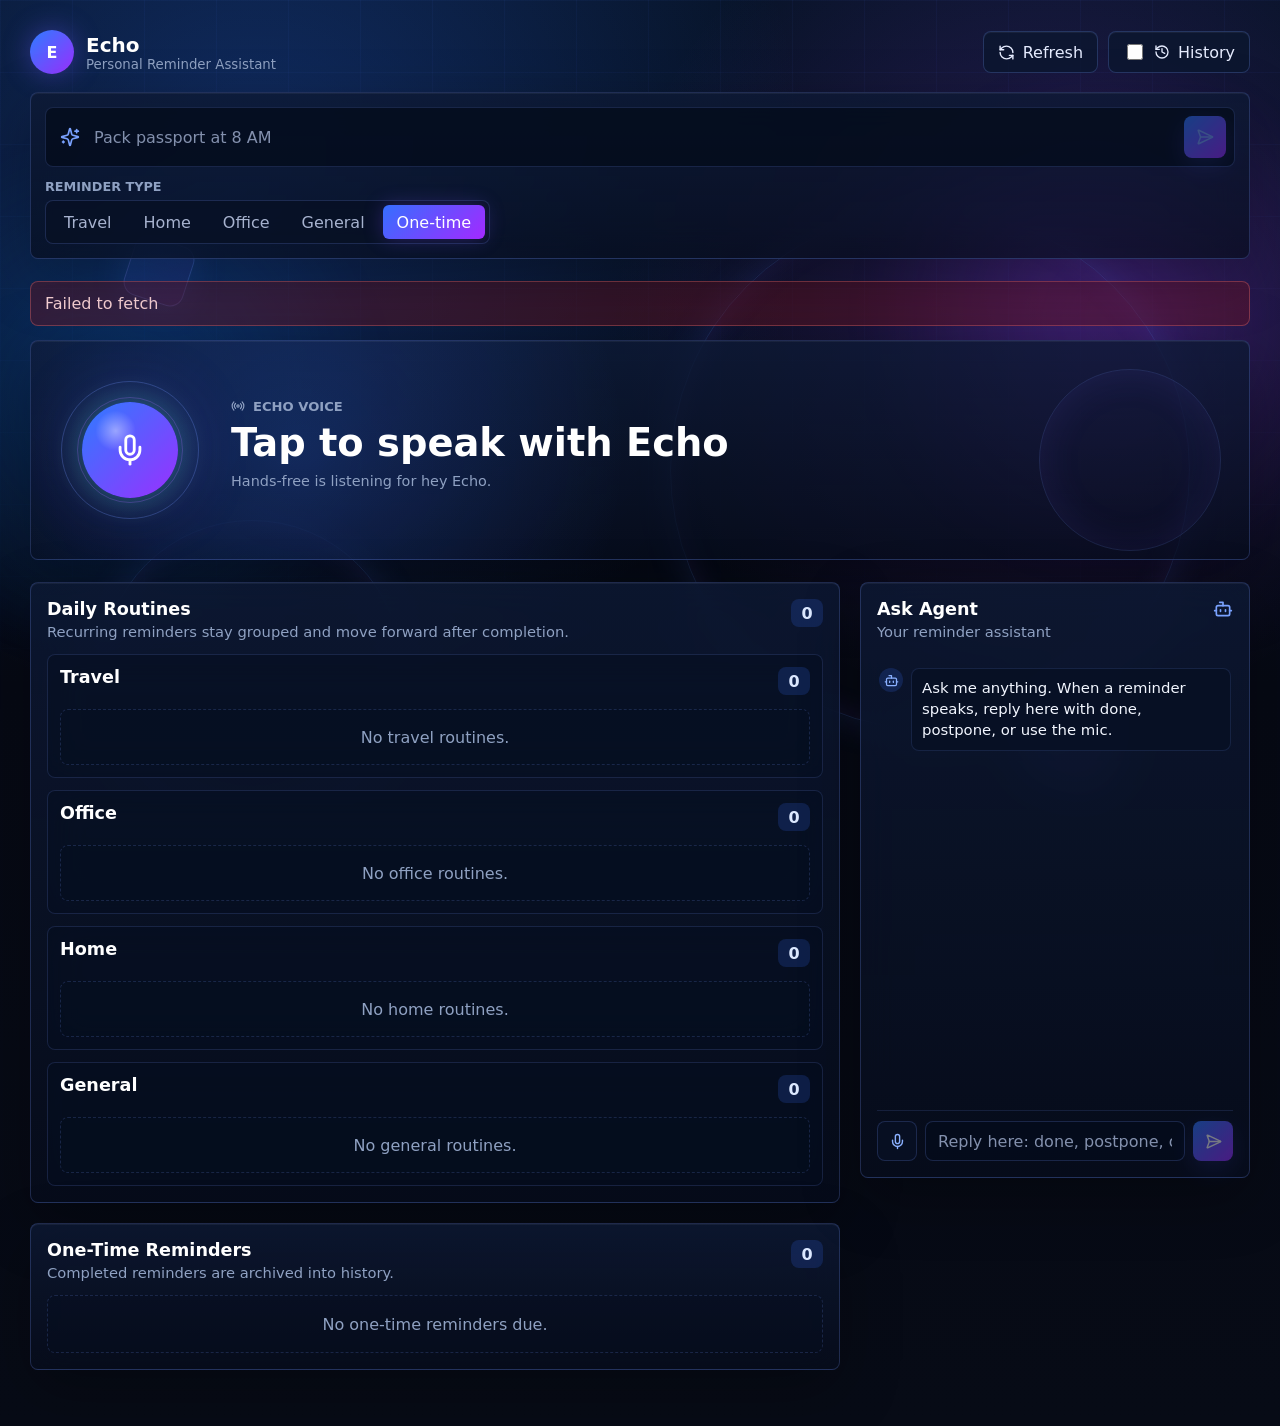
==== echo/index.html @ 7e018d2d "Add Echo app page" ====
<!doctype html>
<html lang="en">
  <head>
    <meta charset="UTF-8" />
    <meta name="viewport" content="width=device-width, initial-scale=1.0" />
    <title>Personal Reminder Agent</title>
    <script type="module" crossorigin src="/echo/assets/index-C1vDXuhY.js"></script>
    <link rel="stylesheet" crossorigin href="/echo/assets/index-DlMIe3pt.css">
  </head>
  <body>
    <div id="root"></div>
  </body>
</html>
---- echo/assets/index-DlMIe3pt.css ----
:root{color:#f8fbff;background:#050a16;font-family:Inter,ui-sans-serif,system-ui,-apple-system,BlinkMacSystemFont,Segoe UI,sans-serif;font-synthesis:none;text-rendering:optimizeLegibility}*{box-sizing:border-box}body{margin:0;min-width:320px;min-height:100vh;background:radial-gradient(circle at 20% 12%,rgba(40,111,255,.28),transparent 34%),radial-gradient(circle at 82% 20%,rgba(155,67,255,.22),transparent 28%),linear-gradient(180deg,#071327,#060914 48%,#070b16);overflow-x:hidden}button,input{font:inherit}button{cursor:pointer}.app-shell{position:relative;z-index:0;width:min(1220px,calc(100vw - 40px));margin:0 auto;padding:30px 0 56px}.jarvis-bg{position:fixed;top:0;right:0;bottom:0;left:0;z-index:-1;pointer-events:none;overflow:hidden}.jarvis-bg:before{content:"";position:absolute;top:0;right:0;bottom:0;left:0;background-image:linear-gradient(rgba(84,124,255,.06) 1px,transparent 1px),linear-gradient(90deg,rgba(84,124,255,.06) 1px,transparent 1px);background-size:72px 72px;-webkit-mask-image:linear-gradient(to bottom,rgba(0,0,0,.85),transparent 82%);mask-image:linear-gradient(to bottom,rgba(0,0,0,.85),transparent 82%)}.glow{position:absolute;width:560px;height:560px;border-radius:999px;filter:blur(26px);opacity:.48;animation:floatGlow 12s ease-in-out infinite}.glow--blue{left:-160px;top:120px;background:radial-gradient(circle,rgba(0,133,255,.44),transparent 68%)}.glow--violet{right:-120px;top:40px;background:radial-gradient(circle,rgba(156,62,255,.48),transparent 66%);animation-delay:-5s}.scan-ring{position:absolute;border:1px solid rgba(93,142,255,.2);border-radius:999px;box-shadow:0 0 36px #4877ff29,inset 0 0 30px #8159ff1f;animation:spinRing 18s linear infinite}.scan-ring--one{width:520px;height:520px;right:7%;top:210px}.scan-ring--two{width:300px;height:300px;left:8%;bottom:80px;animation-direction:reverse}.tech-cube{position:absolute;width:62px;height:62px;border:1px solid rgba(117,152,255,.24);border-radius:14px;transform:rotate(18deg);background:linear-gradient(135deg,#286fff29,#9d41ff17);box-shadow:0 0 36px #4578ff2e;animation:driftCube 10s ease-in-out infinite}.tech-cube--one{top:240px;left:10%}.tech-cube--two{right:13%;bottom:120px;width:82px;height:82px;animation-delay:-4s}@keyframes floatGlow{0%,to{transform:translateZ(0) scale(1)}50%{transform:translate3d(24px,-18px,0) scale(1.06)}}@keyframes spinRing{to{transform:rotate(360deg)}}@keyframes driftCube{0%,to{transform:translateY(0) rotate(18deg)}50%{transform:translateY(-18px) rotate(28deg)}}.topbar{display:flex;align-items:center;justify-content:space-between;gap:24px;margin-bottom:18px}.brand-mark{display:flex;align-items:center;gap:12px}.brand-mark>span{width:44px;height:44px;display:inline-grid;place-items:center;border-radius:999px;background:linear-gradient(135deg,#2d7cff,#9b2fff);color:#fff;font-weight:900;box-shadow:0 0 28px #6c59ff6b}.brand-mark strong,.brand-mark small{display:block}.brand-mark strong{color:#fff;font-size:1.25rem}.brand-mark small{color:#8fa1c2}h2,h3,p{margin-top:0}.topbar-actions{display:flex;align-items:center;gap:10px;flex-wrap:wrap;justify-content:flex-end}.tool-button,.history-toggle{min-height:42px;display:inline-flex;align-items:center;gap:8px;border:1px solid rgba(119,153,255,.24);border-radius:8px;padding:0 14px;background:#0b172fc2;color:#e6ecff;box-shadow:inset 0 1px #ffffff0d}.history-toggle input{width:16px;height:16px;accent-color:#7c3dff}.agent-form,.task-section,.chat-panel{border:1px solid rgba(117,152,255,.22);border-radius:8px;background:linear-gradient(180deg,#0d1934d1,#070d1db8);box-shadow:0 20px 60px #00000047,inset 0 1px #ffffff0d;-webkit-backdrop-filter:blur(18px);backdrop-filter:blur(18px)}.agent-form{margin-bottom:22px;padding:14px}.agent-input{display:grid;grid-template-columns:auto 1fr auto;align-items:center;gap:12px;width:100%;min-height:58px;margin-bottom:12px;padding:8px 8px 8px 14px;border:1px solid rgba(117,152,255,.18);border-radius:8px;background:#050c1cc7}.agent-input svg,.chat-panel>header svg{color:#7aa2ff}.agent-input input,.chat-input input,.postpone-form input{color:#f8fbff;background:transparent}.agent-input input{width:100%;border:0;outline:0;font-size:1rem}.agent-input input::placeholder,.chat-input input::placeholder,.postpone-form input::placeholder{color:#8390ad}.agent-input button,.chat-input button,.active-reminder-actions button,.postpone-form button{border:0;color:#fff;background:linear-gradient(135deg,#2d7cff,#9b2fff);box-shadow:0 8px 24px #5561ff3d}.agent-input button{width:42px;height:42px;display:inline-grid;place-items:center;border-radius:8px}.agent-input button:disabled,.chat-input button:disabled{opacity:.45;cursor:not-allowed}.input-controls{display:grid;grid-template-columns:minmax(0,max-content);gap:10px;align-items:start}.control-group{display:grid;gap:6px}.control-group>span{color:#8fa1c2;font-size:.8rem;font-weight:800;text-transform:uppercase}.segmented-control{display:inline-flex;gap:4px;padding:4px;border:1px solid rgba(117,152,255,.2);border-radius:8px;background:#081125cc}.segmented-control button{min-height:34px;border:0;border-radius:6px;padding:0 14px;background:transparent;color:#a7b3cf}.segmented-control button.is-active{color:#fff;background:linear-gradient(135deg,#356fff,#a329ff);box-shadow:0 0 20px #7e4eff47}.notice,.loading{margin:14px 0;padding:12px 14px;border-radius:8px}.notice{border:1px solid rgba(255,119,119,.35);background:#6e14216b;color:#ffd8dc}.loading{border:1px solid rgba(117,152,255,.22);background:#081125c2;color:#a7b3cf}.voice-panel{position:relative;display:grid;grid-template-columns:auto minmax(0,1fr);align-items:center;gap:26px;min-height:220px;margin-bottom:22px;padding:24px;border:1px solid rgba(117,152,255,.22);border-radius:8px;background:radial-gradient(circle at 22% 50%,rgba(53,111,255,.22),transparent 34%),linear-gradient(180deg,#0d1934d1,#070d1db8);box-shadow:0 20px 70px #00000059,inset 0 1px #ffffff0d;overflow:hidden}.voice-panel:after{content:"";position:absolute;right:28px;top:28px;width:180px;height:180px;border-radius:999px;border:1px solid rgba(117,152,255,.16);box-shadow:inset 0 0 40px #8159ff1a;animation:spinRing 12s linear infinite}.voice-orb-wrap{position:relative;width:150px;height:150px;display:grid;place-items:center}.voice-orb-wrap:before,.voice-orb-wrap:after{content:"";position:absolute;top:6px;right:6px;bottom:6px;left:6px;border-radius:999px;border:1px solid rgba(117,152,255,.28);animation:pulseOrb 2.8s ease-in-out infinite}.voice-orb-wrap:after{top:22px;right:22px;bottom:22px;left:22px;border-color:#ab52ff47;animation-delay:-1s}.voice-orb{position:relative;z-index:1;width:96px;height:96px;display:inline-grid;place-items:center;border:0;border-radius:999px;color:#fff;background:radial-gradient(circle at 35% 30%,rgba(255,255,255,.42),transparent 22%),linear-gradient(135deg,#2d7cff,#9b2fff);box-shadow:0 0 34px #356fff80,0 0 72px #9b2fff47}.voice-panel.is-listening .voice-orb{animation:listeningPulse 1s ease-in-out infinite}.voice-panel.is-hands-free .voice-orb{box-shadow:0 0 34px #3df2b85c,0 0 72px #9b2fff47}.voice-kicker{display:inline-flex;align-items:center;gap:8px;margin-bottom:10px;color:#8fa1c2;font-size:.82rem;font-weight:800;text-transform:uppercase}.voice-panel h2{margin-bottom:12px;color:#fff;font-size:clamp(1.6rem,3vw,2.7rem);line-height:1}.voice-transcript,.voice-reply{margin:8px 0 0;color:#dce8ff;line-height:1.5}.voice-mode{margin:-2px 0 10px;color:#8fa1c2;font-size:.9rem;line-height:1.35}.voice-reply{color:#9fe8d2;white-space:pre-line}@keyframes pulseOrb{0%,to{transform:scale(.94);opacity:.45}50%{transform:scale(1.08);opacity:.95}}@keyframes listeningPulse{0%,to{transform:scale(1)}50%{transform:scale(1.06)}}.board{display:grid;grid-template-columns:minmax(0,1fr) minmax(320px,390px);gap:20px;align-items:start}.tasks-column{display:grid;gap:20px}.task-section,.chat-panel{min-width:0;padding:16px}.chat-panel{position:sticky;top:18px;display:grid;grid-template-rows:auto minmax(280px,48vh) auto;gap:12px;min-height:480px}.task-section--compact{margin-top:0;padding:12px;border:1px solid rgba(117,152,255,.16);border-radius:8px;background:#060e2094;box-shadow:none}.task-section--compact .empty-state{min-height:56px}.task-section--compact .task-card{min-height:48px}.category-grid{display:grid;gap:12px}.task-section>header,.chat-panel>header{display:flex;align-items:flex-start;justify-content:space-between;gap:12px;margin-bottom:14px}.task-section h2,.chat-panel h2{margin-bottom:4px;color:#fff;font-size:1.1rem}.task-section p,.chat-panel>header p{margin-bottom:0;color:#8fa1c2;font-size:.92rem}.task-section>header>span{min-width:32px;height:28px;display:inline-grid;place-items:center;border-radius:8px;color:#dce8ff;background:#356fff2e;font-weight:800}.task-list{display:grid;gap:8px}.task-card{display:flex;align-items:center;justify-content:space-between;gap:14px;min-height:52px;padding:8px 10px;border:1px solid rgba(117,152,255,.14);border-radius:8px;background:#09142bc7}.task-card.is-completed{opacity:.7}.task-card__left,.task-card__right{display:flex;align-items:center;gap:10px;min-width:0}.task-card__left{flex:1 1 auto}.task-card h3{min-width:0;margin:0;color:#f8fbff;font-size:1rem;line-height:1.2;overflow:hidden;text-overflow:ellipsis;white-space:nowrap}.task-card time,.routine-pill{display:inline-flex;align-items:center;gap:6px}.task-card time{min-width:max-content;color:#aebbd8;font-size:.88rem}.routine-pill{width:24px;height:24px;justify-content:center;border-radius:999px;padding:0;background:#7c3dff33;color:#b899ff}.icon-button{width:34px;height:34px;flex:0 0 auto;display:inline-grid;place-items:center;border:1px solid rgba(117,152,255,.18);border-radius:8px;background:#060e20cc;color:#dce8ff}.check-button{color:#3df2b8}.check-button:disabled{color:#62708e;cursor:not-allowed}.danger-button{color:#ff8d8d}.empty-state{min-height:58px;display:grid;place-items:center;border:1px dashed rgba(117,152,255,.18);border-radius:8px;color:#8fa1c2;background:#060e205c}.chat-messages{display:flex;flex-direction:column;gap:10px;overflow-y:auto;padding:2px 2px 6px}.chat-message{display:grid;grid-template-columns:24px minmax(0,1fr);gap:8px;align-items:start}.chat-message>span{width:24px;height:24px;display:inline-grid;place-items:center;border-radius:999px;background:#356fff2e;color:#8ab0ff}.chat-message p{width:fit-content;max-width:100%;margin:0;border:1px solid rgba(117,152,255,.14);border-radius:8px;padding:9px 10px;background:#081125db;color:#f2f6ff;font-size:.93rem;line-height:1.42;white-space:pre-line}.chat-message--user{grid-template-columns:minmax(0,1fr) 24px}.chat-message--user>span{grid-column:2;grid-row:1;background:linear-gradient(135deg,#356fff,#a329ff);color:#fff}.chat-message--user p{justify-self:end;background:linear-gradient(135deg,#356ffff5,#a329ffeb);border-color:transparent}.active-reminder-box{display:grid;gap:10px;border:1px solid rgba(61,242,184,.28);border-radius:8px;padding:12px;background:linear-gradient(180deg,#1e5f5f6b,#0c1f38b3);box-shadow:0 0 28px #3df2b81a}.active-reminder-box strong,.active-reminder-box span{display:block}.active-reminder-box strong{margin-bottom:3px;color:#fff}.active-reminder-box span{color:#9fe8d2;font-size:.9rem}.active-reminder-actions,.postpone-form{display:grid;grid-template-columns:repeat(2,minmax(0,1fr));gap:8px}.active-reminder-actions button,.postpone-form button{min-height:36px;border-radius:8px}.active-reminder-actions button:first-child{border:1px solid rgba(61,242,184,.32);background:#081125c2;color:#3df2b8}.postpone-form{grid-template-columns:1fr auto}.postpone-form input{min-width:0;height:36px;border:1px solid rgba(117,152,255,.2);border-radius:8px;padding:0 10px;outline:0;background:#050c1cad}.postpone-form button{padding:0 12px}.chat-input{display:grid;grid-template-columns:auto 1fr auto;gap:8px;padding-top:10px;border-top:1px solid rgba(117,152,255,.14)}.chat-input input{min-width:0;height:40px;border:1px solid rgba(117,152,255,.2);border-radius:8px;padding:0 12px;outline:0;background:#050c1cad}.chat-input button{width:40px;height:40px;display:inline-grid;place-items:center;border-radius:8px}.chat-input .mic-button{border:1px solid rgba(117,152,255,.2);background:#081125cc;color:#8ab0ff;box-shadow:none}.chat-input .mic-button.is-listening{background:#ffa31a29;color:#ffbd5d}@media(max-width:900px){.app-shell{width:min(100vw - 20px,720px);padding-top:24px}.topbar{align-items:flex-start;flex-direction:column}.topbar-actions{justify-content:flex-start}.board{grid-template-columns:1fr}.voice-panel{grid-template-columns:1fr;text-align:center}.voice-orb-wrap{justify-self:center}.chat-panel{position:static;grid-template-rows:auto minmax(220px,38vh) auto;min-height:360px}.agent-input{grid-template-columns:1fr auto;padding-left:12px}.input-controls{grid-template-columns:1fr}.segmented-control{width:100%;overflow-x:auto}.agent-input>svg{display:none}.task-card{align-items:flex-start;flex-direction:column}.task-card__right{width:100%;justify-content:space-between;padding-left:44px}}
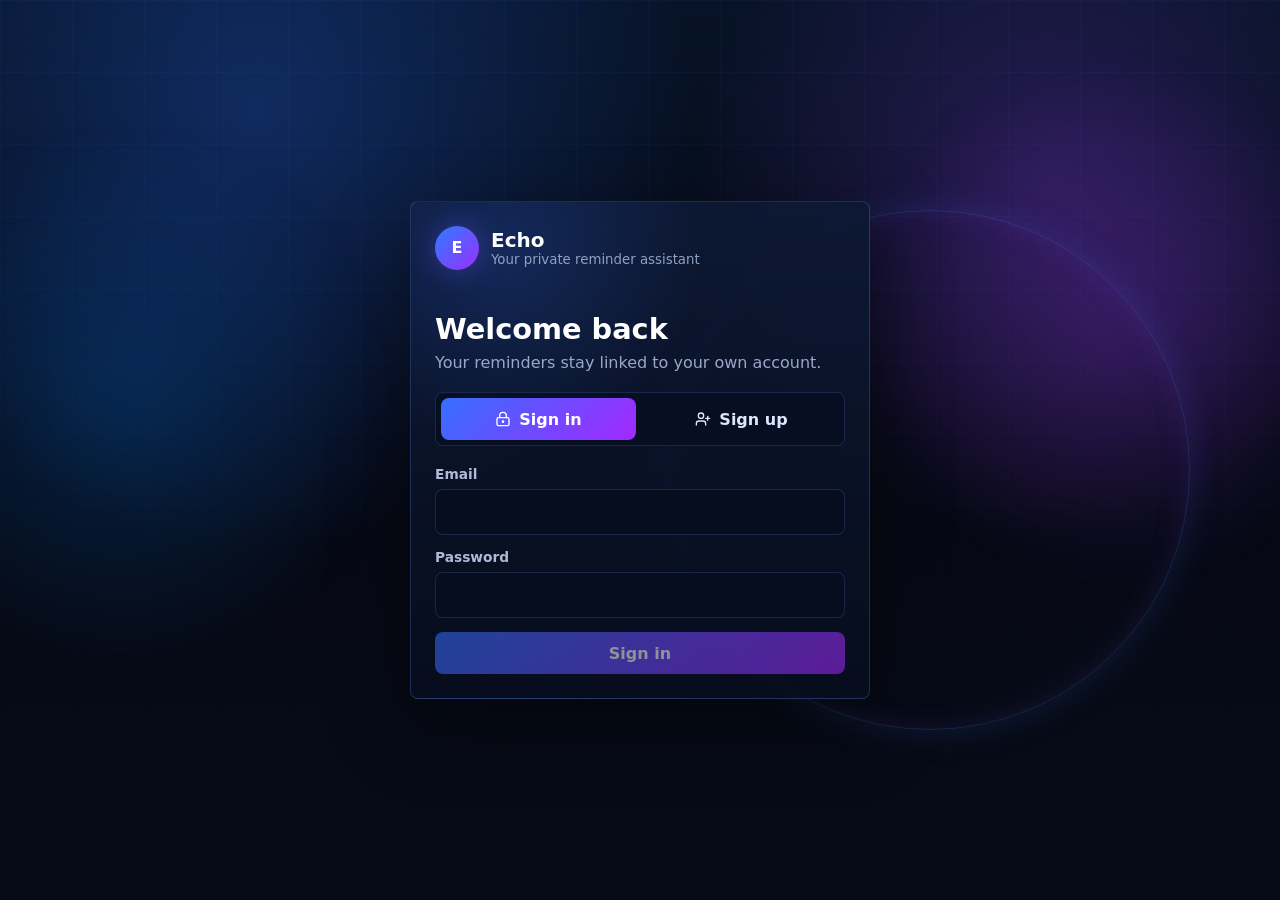
==== commit 653044d4: "Update Echo auth build" ====
--- a/echo/index.html
+++ b/echo/index.html
@@ -4,8 +4,8 @@
     <meta charset="UTF-8" />
     <meta name="viewport" content="width=device-width, initial-scale=1.0" />
     <title>Personal Reminder Agent</title>
-    <script type="module" crossorigin src="/echo/assets/index-C1vDXuhY.js"></script>
-    <link rel="stylesheet" crossorigin href="/echo/assets/index-DlMIe3pt.css">
+    <script type="module" crossorigin src="/echo/assets/index-jPUStv_U.js"></script>
+    <link rel="stylesheet" crossorigin href="/echo/assets/index-ClOoh3h-.css">
   </head>
   <body>
     <div id="root"></div>
--- a/echo/assets/index-ClOoh3h-.css
+++ b/echo/assets/index-ClOoh3h-.css
@@ -0,0 +1 @@
+:root{color:#f8fbff;background:#050a16;font-family:Inter,ui-sans-serif,system-ui,-apple-system,BlinkMacSystemFont,Segoe UI,sans-serif;font-synthesis:none;text-rendering:optimizeLegibility}*{box-sizing:border-box}body{margin:0;min-width:320px;min-height:100vh;background:radial-gradient(circle at 20% 12%,rgba(40,111,255,.28),transparent 34%),radial-gradient(circle at 82% 20%,rgba(155,67,255,.22),transparent 28%),linear-gradient(180deg,#071327,#060914 48%,#070b16);overflow-x:hidden}button,input{font:inherit}button{cursor:pointer}.app-shell{position:relative;z-index:0;width:min(1220px,calc(100vw - 40px));margin:0 auto;padding:30px 0 56px}.auth-shell{position:relative;z-index:0;min-height:100vh;display:grid;place-items:center;padding:24px}.auth-card{width:min(460px,100%);display:grid;gap:20px;border:1px solid rgba(117,152,255,.22);border-radius:8px;padding:24px;background:radial-gradient(circle at 20% 10%,rgba(53,111,255,.2),transparent 34%),linear-gradient(180deg,#0d1934eb,#070d1de0);box-shadow:0 24px 80px #0000006b}.auth-copy h1{margin-bottom:8px;color:#fff;font-size:1.8rem;line-height:1.1}.auth-copy p{margin:0;color:#9aa8c7}.auth-tabs{display:grid;grid-template-columns:repeat(2,minmax(0,1fr));gap:8px;border:1px solid rgba(117,152,255,.18);border-radius:8px;padding:5px;background:#060e20b3}.auth-tabs button,.auth-form button{min-height:42px;display:inline-flex;align-items:center;justify-content:center;gap:8px;border:0;border-radius:8px;color:#dbe6ff;background:transparent;font-weight:800}.auth-tabs button.is-active,.auth-form button{color:#fff;background:linear-gradient(135deg,#356fff,#a329ff)}.auth-form{display:grid;gap:14px}.auth-form label{display:grid;gap:7px;color:#aebbd8;font-size:.86rem;font-weight:800}.auth-form input{width:100%;min-height:46px;border:1px solid rgba(117,152,255,.18);border-radius:8px;padding:0 12px;background:#060e20d6;color:#fff;font:inherit}.auth-form button:disabled{opacity:.55;cursor:not-allowed}.jarvis-bg{position:fixed;top:0;right:0;bottom:0;left:0;z-index:-1;pointer-events:none;overflow:hidden}.jarvis-bg:before{content:"";position:absolute;top:0;right:0;bottom:0;left:0;background-image:linear-gradient(rgba(84,124,255,.06) 1px,transparent 1px),linear-gradient(90deg,rgba(84,124,255,.06) 1px,transparent 1px);background-size:72px 72px;-webkit-mask-image:linear-gradient(to bottom,rgba(0,0,0,.85),transparent 82%);mask-image:linear-gradient(to bottom,rgba(0,0,0,.85),transparent 82%)}.glow{position:absolute;width:560px;height:560px;border-radius:999px;filter:blur(26px);opacity:.48;animation:floatGlow 12s ease-in-out infinite}.glow--blue{left:-160px;top:120px;background:radial-gradient(circle,rgba(0,133,255,.44),transparent 68%)}.glow--violet{right:-120px;top:40px;background:radial-gradient(circle,rgba(156,62,255,.48),transparent 66%);animation-delay:-5s}.scan-ring{position:absolute;border:1px solid rgba(93,142,255,.2);border-radius:999px;box-shadow:0 0 36px #4877ff29,inset 0 0 30px #8159ff1f;animation:spinRing 18s linear infinite}.scan-ring--one{width:520px;height:520px;right:7%;top:210px}.scan-ring--two{width:300px;height:300px;left:8%;bottom:80px;animation-direction:reverse}.tech-cube{position:absolute;width:62px;height:62px;border:1px solid rgba(117,152,255,.24);border-radius:14px;transform:rotate(18deg);background:linear-gradient(135deg,#286fff29,#9d41ff17);box-shadow:0 0 36px #4578ff2e;animation:driftCube 10s ease-in-out infinite}.tech-cube--one{top:240px;left:10%}.tech-cube--two{right:13%;bottom:120px;width:82px;height:82px;animation-delay:-4s}@keyframes floatGlow{0%,to{transform:translateZ(0) scale(1)}50%{transform:translate3d(24px,-18px,0) scale(1.06)}}@keyframes spinRing{to{transform:rotate(360deg)}}@keyframes driftCube{0%,to{transform:translateY(0) rotate(18deg)}50%{transform:translateY(-18px) rotate(28deg)}}.topbar{display:flex;align-items:center;justify-content:space-between;gap:24px;margin-bottom:18px}.brand-mark{display:flex;align-items:center;gap:12px}.brand-mark>span{width:44px;height:44px;display:inline-grid;place-items:center;border-radius:999px;background:linear-gradient(135deg,#2d7cff,#9b2fff);color:#fff;font-weight:900;box-shadow:0 0 28px #6c59ff6b}.brand-mark strong,.brand-mark small{display:block}.brand-mark strong{color:#fff;font-size:1.25rem}.brand-mark small{color:#8fa1c2}h2,h3,p{margin-top:0}.topbar-actions{display:flex;align-items:center;gap:10px;flex-wrap:wrap;justify-content:flex-end}.tool-button,.history-toggle{min-height:42px;display:inline-flex;align-items:center;gap:8px;border:1px solid rgba(119,153,255,.24);border-radius:8px;padding:0 14px;background:#0b172fc2;color:#e6ecff;box-shadow:inset 0 1px #ffffff0d}.history-toggle input{width:16px;height:16px;accent-color:#7c3dff}.agent-form,.task-section,.chat-panel{border:1px solid rgba(117,152,255,.22);border-radius:8px;background:linear-gradient(180deg,#0d1934d1,#070d1db8);box-shadow:0 20px 60px #00000047,inset 0 1px #ffffff0d;-webkit-backdrop-filter:blur(18px);backdrop-filter:blur(18px)}.agent-form{margin-bottom:22px;padding:14px}.agent-input{display:grid;grid-template-columns:auto 1fr auto;align-items:center;gap:12px;width:100%;min-height:58px;margin-bottom:12px;padding:8px 8px 8px 14px;border:1px solid rgba(117,152,255,.18);border-radius:8px;background:#050c1cc7}.agent-input svg,.chat-panel>header svg{color:#7aa2ff}.agent-input input,.chat-input input,.postpone-form input{color:#f8fbff;background:transparent}.agent-input input{width:100%;border:0;outline:0;font-size:1rem}.agent-input input::placeholder,.chat-input input::placeholder,.postpone-form input::placeholder{color:#8390ad}.agent-input button,.chat-input button,.active-reminder-actions button,.postpone-form button{border:0;color:#fff;background:linear-gradient(135deg,#2d7cff,#9b2fff);box-shadow:0 8px 24px #5561ff3d}.agent-input button{width:42px;height:42px;display:inline-grid;place-items:center;border-radius:8px}.agent-input button:disabled,.chat-input button:disabled{opacity:.45;cursor:not-allowed}.input-controls{display:grid;grid-template-columns:minmax(0,max-content);gap:10px;align-items:start}.control-group{display:grid;gap:6px}.control-group>span{color:#8fa1c2;font-size:.8rem;font-weight:800;text-transform:uppercase}.segmented-control{display:inline-flex;gap:4px;padding:4px;border:1px solid rgba(117,152,255,.2);border-radius:8px;background:#081125cc}.segmented-control button{min-height:34px;border:0;border-radius:6px;padding:0 14px;background:transparent;color:#a7b3cf}.segmented-control button.is-active{color:#fff;background:linear-gradient(135deg,#356fff,#a329ff);box-shadow:0 0 20px #7e4eff47}.notice,.loading{margin:14px 0;padding:12px 14px;border-radius:8px}.notice{border:1px solid rgba(255,119,119,.35);background:#6e14216b;color:#ffd8dc}.loading{border:1px solid rgba(117,152,255,.22);background:#081125c2;color:#a7b3cf}.voice-panel{position:relative;display:grid;grid-template-columns:auto minmax(0,1fr);align-items:center;gap:26px;min-height:220px;margin-bottom:22px;padding:24px;border:1px solid rgba(117,152,255,.22);border-radius:8px;background:radial-gradient(circle at 22% 50%,rgba(53,111,255,.22),transparent 34%),linear-gradient(180deg,#0d1934d1,#070d1db8);box-shadow:0 20px 70px #00000059,inset 0 1px #ffffff0d;overflow:hidden}.voice-panel:after{content:"";position:absolute;right:28px;top:28px;width:180px;height:180px;border-radius:999px;border:1px solid rgba(117,152,255,.16);box-shadow:inset 0 0 40px #8159ff1a;animation:spinRing 12s linear infinite}.voice-orb-wrap{position:relative;width:150px;height:150px;display:grid;place-items:center}.voice-orb-wrap:before,.voice-orb-wrap:after{content:"";position:absolute;top:6px;right:6px;bottom:6px;left:6px;border-radius:999px;border:1px solid rgba(117,152,255,.28);animation:pulseOrb 2.8s ease-in-out infinite}.voice-orb-wrap:after{top:22px;right:22px;bottom:22px;left:22px;border-color:#ab52ff47;animation-delay:-1s}.voice-orb{position:relative;z-index:1;width:96px;height:96px;display:inline-grid;place-items:center;border:0;border-radius:999px;color:#fff;background:radial-gradient(circle at 35% 30%,rgba(255,255,255,.42),transparent 22%),linear-gradient(135deg,#2d7cff,#9b2fff);box-shadow:0 0 34px #356fff80,0 0 72px #9b2fff47}.voice-panel.is-listening .voice-orb{animation:listeningPulse 1s ease-in-out infinite}.voice-panel.is-hands-free .voice-orb{box-shadow:0 0 34px #3df2b85c,0 0 72px #9b2fff47}.voice-kicker{display:inline-flex;align-items:center;gap:8px;margin-bottom:10px;color:#8fa1c2;font-size:.82rem;font-weight:800;text-transform:uppercase}.voice-panel h2{margin-bottom:12px;color:#fff;font-size:clamp(1.6rem,3vw,2.7rem);line-height:1}.voice-transcript,.voice-reply{margin:8px 0 0;color:#dce8ff;line-height:1.5}.voice-mode{margin:-2px 0 10px;color:#8fa1c2;font-size:.9rem;line-height:1.35}.voice-reply{color:#9fe8d2;white-space:pre-line}@keyframes pulseOrb{0%,to{transform:scale(.94);opacity:.45}50%{transform:scale(1.08);opacity:.95}}@keyframes listeningPulse{0%,to{transform:scale(1)}50%{transform:scale(1.06)}}.board{display:grid;grid-template-columns:minmax(0,1fr) minmax(320px,390px);gap:20px;align-items:start}.tasks-column{display:grid;gap:20px}.task-section,.chat-panel{min-width:0;padding:16px}.chat-panel{position:sticky;top:18px;display:grid;grid-template-rows:auto minmax(280px,48vh) auto;gap:12px;min-height:480px}.task-section--compact{margin-top:0;padding:12px;border:1px solid rgba(117,152,255,.16);border-radius:8px;background:#060e2094;box-shadow:none}.task-section--compact .empty-state{min-height:56px}.task-section--compact .task-card{min-height:48px}.category-grid{display:grid;gap:12px}.task-section>header,.chat-panel>header{display:flex;align-items:flex-start;justify-content:space-between;gap:12px;margin-bottom:14px}.task-section h2,.chat-panel h2{margin-bottom:4px;color:#fff;font-size:1.1rem}.task-section p,.chat-panel>header p{margin-bottom:0;color:#8fa1c2;font-size:.92rem}.task-section>header>span{min-width:32px;height:28px;display:inline-grid;place-items:center;border-radius:8px;color:#dce8ff;background:#356fff2e;font-weight:800}.task-list{display:grid;gap:8px}.task-card{display:flex;align-items:center;justify-content:space-between;gap:14px;min-height:52px;padding:8px 10px;border:1px solid rgba(117,152,255,.14);border-radius:8px;background:#09142bc7}.task-card.is-completed{opacity:.7}.task-card__left,.task-card__right{display:flex;align-items:center;gap:10px;min-width:0}.task-card__left{flex:1 1 auto}.task-card h3{min-width:0;margin:0;color:#f8fbff;font-size:1rem;line-height:1.2;overflow:hidden;text-overflow:ellipsis;white-space:nowrap}.task-card time,.routine-pill{display:inline-flex;align-items:center;gap:6px}.task-card time{min-width:max-content;color:#aebbd8;font-size:.88rem}.routine-pill{width:24px;height:24px;justify-content:center;border-radius:999px;padding:0;background:#7c3dff33;color:#b899ff}.icon-button{width:34px;height:34px;flex:0 0 auto;display:inline-grid;place-items:center;border:1px solid rgba(117,152,255,.18);border-radius:8px;background:#060e20cc;color:#dce8ff}.check-button{color:#3df2b8}.check-button:disabled{color:#62708e;cursor:not-allowed}.danger-button{color:#ff8d8d}.empty-state{min-height:58px;display:grid;place-items:center;border:1px dashed rgba(117,152,255,.18);border-radius:8px;color:#8fa1c2;background:#060e205c}.chat-messages{display:flex;flex-direction:column;gap:10px;overflow-y:auto;padding:2px 2px 6px}.chat-message{display:grid;grid-template-columns:24px minmax(0,1fr);gap:8px;align-items:start}.chat-message>span{width:24px;height:24px;display:inline-grid;place-items:center;border-radius:999px;background:#356fff2e;color:#8ab0ff}.chat-message p{width:fit-content;max-width:100%;margin:0;border:1px solid rgba(117,152,255,.14);border-radius:8px;padding:9px 10px;background:#081125db;color:#f2f6ff;font-size:.93rem;line-height:1.42;white-space:pre-line}.chat-message--user{grid-template-columns:minmax(0,1fr) 24px}.chat-message--user>span{grid-column:2;grid-row:1;background:linear-gradient(135deg,#356fff,#a329ff);color:#fff}.chat-message--user p{justify-self:end;background:linear-gradient(135deg,#356ffff5,#a329ffeb);border-color:transparent}.active-reminder-box{display:grid;gap:10px;border:1px solid rgba(61,242,184,.28);border-radius:8px;padding:12px;background:linear-gradient(180deg,#1e5f5f6b,#0c1f38b3);box-shadow:0 0 28px #3df2b81a}.active-reminder-box strong,.active-reminder-box span{display:block}.active-reminder-box strong{margin-bottom:3px;color:#fff}.active-reminder-box span{color:#9fe8d2;font-size:.9rem}.active-reminder-actions,.postpone-form{display:grid;grid-template-columns:repeat(2,minmax(0,1fr));gap:8px}.active-reminder-actions button,.postpone-form button{min-height:36px;border-radius:8px}.active-reminder-actions button:first-child{border:1px solid rgba(61,242,184,.32);background:#081125c2;color:#3df2b8}.postpone-form{grid-template-columns:1fr auto}.postpone-form input{min-width:0;height:36px;border:1px solid rgba(117,152,255,.2);border-radius:8px;padding:0 10px;outline:0;background:#050c1cad}.postpone-form button{padding:0 12px}.chat-input{display:grid;grid-template-columns:auto 1fr auto;gap:8px;padding-top:10px;border-top:1px solid rgba(117,152,255,.14)}.chat-input input{min-width:0;height:40px;border:1px solid rgba(117,152,255,.2);border-radius:8px;padding:0 12px;outline:0;background:#050c1cad}.chat-input button{width:40px;height:40px;display:inline-grid;place-items:center;border-radius:8px}.chat-input .mic-button{border:1px solid rgba(117,152,255,.2);background:#081125cc;color:#8ab0ff;box-shadow:none}.chat-input .mic-button.is-listening{background:#ffa31a29;color:#ffbd5d}@media(max-width:900px){.app-shell{width:min(100vw - 20px,720px);padding-top:24px}.topbar{align-items:flex-start;flex-direction:column}.topbar-actions{justify-content:flex-start}.board{grid-template-columns:1fr}.voice-panel{grid-template-columns:1fr;text-align:center}.voice-orb-wrap{justify-self:center}.chat-panel{position:static;grid-template-rows:auto minmax(220px,38vh) auto;min-height:360px}.agent-input{grid-template-columns:1fr auto;padding-left:12px}.input-controls{grid-template-columns:1fr}.segmented-control{width:100%;overflow-x:auto}.agent-input>svg{display:none}.task-card{align-items:flex-start;flex-direction:column}.task-card__right{width:100%;justify-content:space-between;padding-left:44px}}
